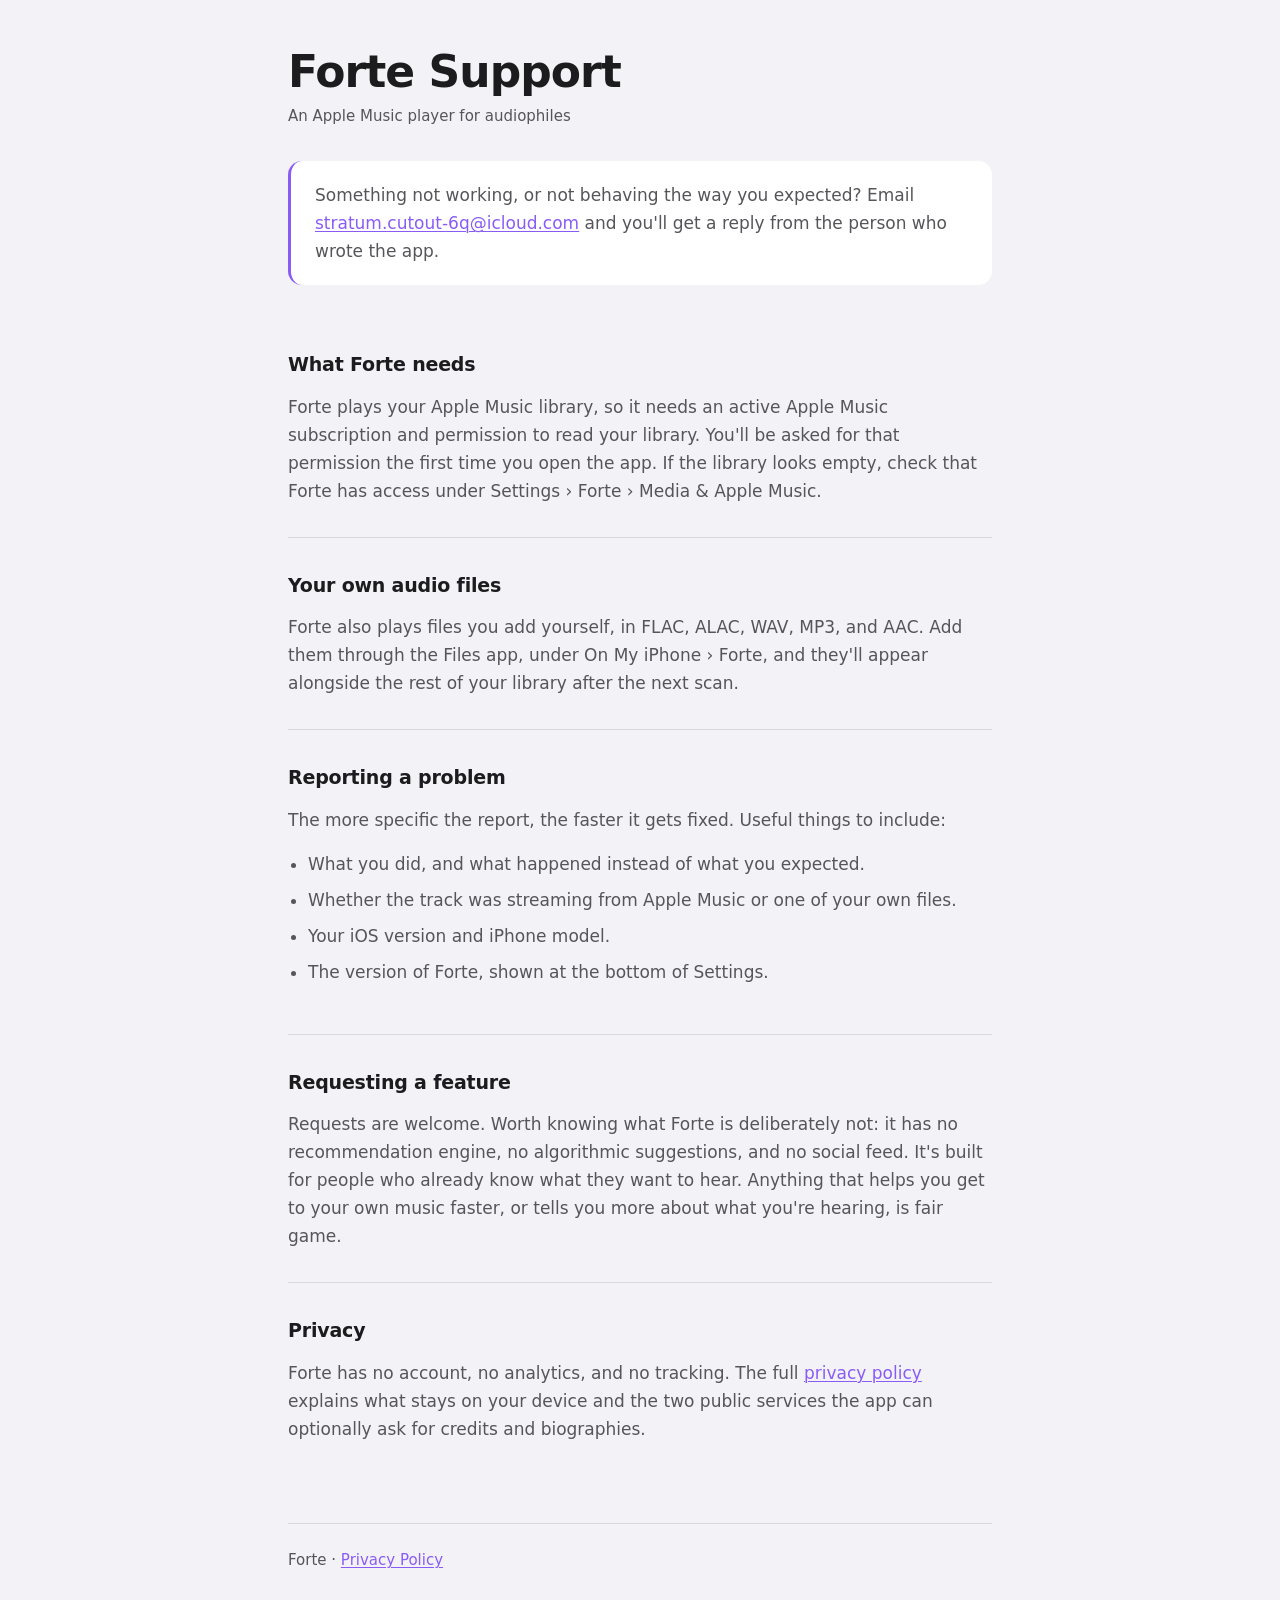
==== index.html @ f0b60fc8 "Add Forte support and privacy pages Co-Authored-By: Claude Opus 5 <noreply@anthropic.com> Claude-Ses" ====
<!DOCTYPE html>
<html lang="en">
<head>
<meta charset="utf-8">
<meta name="viewport" content="width=device-width, initial-scale=1">
<title>Forte — Support</title>
<meta name="description" content="Support for Forte, an Apple Music player for audiophiles.">
<style>
  :root {
    color-scheme: light dark;
    --bg: #f2f2f7;
    --card: #ffffff;
    --text: #1c1c1e;
    --muted: #56565a;
    --rule: #d8d8dd;
    --accent: #8a5cf6;
  }
  @media (prefers-color-scheme: dark) {
    :root {
      --bg: #000000;
      --card: #131315;
      --text: #f2f2f7;
      --muted: #a1a1a8;
      --rule: #2c2c30;
      --accent: #b79cff;
    }
  }
  * { box-sizing: border-box; }
  body {
    margin: 0;
    padding: 3rem 1.25rem 5rem;
    background: var(--bg);
    color: var(--text);
    font: 400 17px/1.65 -apple-system, BlinkMacSystemFont, "SF Pro Text", "Segoe UI", Roboto, system-ui, sans-serif;
    -webkit-font-smoothing: antialiased;
  }
  main { max-width: 44rem; margin: 0 auto; }
  header { margin-bottom: 3rem; }
  h1 {
    font-size: clamp(2rem, 6vw, 2.75rem);
    line-height: 1.1;
    letter-spacing: -0.022em;
    font-weight: 700;
    margin: 0 0 0.5rem;
  }
  .updated { color: var(--muted); font-size: 0.9375rem; margin: 0; }
  .lede {
    margin: 2rem 0 0;
    padding: 1.25rem 1.5rem;
    background: var(--card);
    border-radius: 14px;
    border-left: 3px solid var(--accent);
    font-size: 1.0625rem;
  }
  section { padding: 2rem 0; border-top: 1px solid var(--rule); }
  section:first-of-type { border-top: none; padding-top: 1rem; }
  h2 {
    font-size: 1.1875rem;
    letter-spacing: -0.01em;
    font-weight: 650;
    margin: 0 0 0.75rem;
  }
  p { margin: 0 0 1rem; color: var(--muted); }
  p:last-child { margin-bottom: 0; }
  ul { margin: 0 0 1rem; padding-left: 1.25rem; color: var(--muted); }
  li { margin-bottom: 0.5rem; }
  li:last-child { margin-bottom: 0; }
  a { color: var(--accent); text-decoration-thickness: 1px; text-underline-offset: 2px; }
  footer {
    margin-top: 3rem;
    padding-top: 1.5rem;
    border-top: 1px solid var(--rule);
    color: var(--muted);
    font-size: 0.9375rem;
  }
</style>
</head>
<body>
<main>
  <header>
    <h1>Forte Support</h1>
    <p class="updated">An Apple Music player for audiophiles</p>
    <p class="lede">
      Something not working, or not behaving the way you expected? Email
      <a href="mailto:stratum.cutout-6q@icloud.com">stratum.cutout-6q@icloud.com</a>
      and you'll get a reply from the person who wrote the app.
    </p>
  </header>

  <section>
    <h2>What Forte needs</h2>
    <p>
      Forte plays your Apple Music library, so it needs an active Apple Music subscription and
      permission to read your library. You'll be asked for that permission the first time you open
      the app. If the library looks empty, check that Forte has access under
      Settings › Forte › Media &amp; Apple Music.
    </p>
  </section>

  <section>
    <h2>Your own audio files</h2>
    <p>
      Forte also plays files you add yourself, in FLAC, ALAC, WAV, MP3, and AAC. Add them through
      the Files app, under On My iPhone › Forte, and they'll appear alongside the rest of your
      library after the next scan.
    </p>
  </section>

  <section>
    <h2>Reporting a problem</h2>
    <p>
      The more specific the report, the faster it gets fixed. Useful things to include:
    </p>
    <ul>
      <li>What you did, and what happened instead of what you expected.</li>
      <li>Whether the track was streaming from Apple Music or one of your own files.</li>
      <li>Your iOS version and iPhone model.</li>
      <li>The version of Forte, shown at the bottom of Settings.</li>
    </ul>
  </section>

  <section>
    <h2>Requesting a feature</h2>
    <p>
      Requests are welcome. Worth knowing what Forte is deliberately not: it has no recommendation
      engine, no algorithmic suggestions, and no social feed. It's built for people who already know
      what they want to hear. Anything that helps you get to your own music faster, or tells you
      more about what you're hearing, is fair game.
    </p>
  </section>

  <section>
    <h2>Privacy</h2>
    <p>
      Forte has no account, no analytics, and no tracking. The full
      <a href="privacy.html">privacy policy</a> explains what stays on your device and the two
      public services the app can optionally ask for credits and biographies.
    </p>
  </section>

  <footer>
    Forte · <a href="privacy.html">Privacy Policy</a>
  </footer>
</main>
</body>
</html>
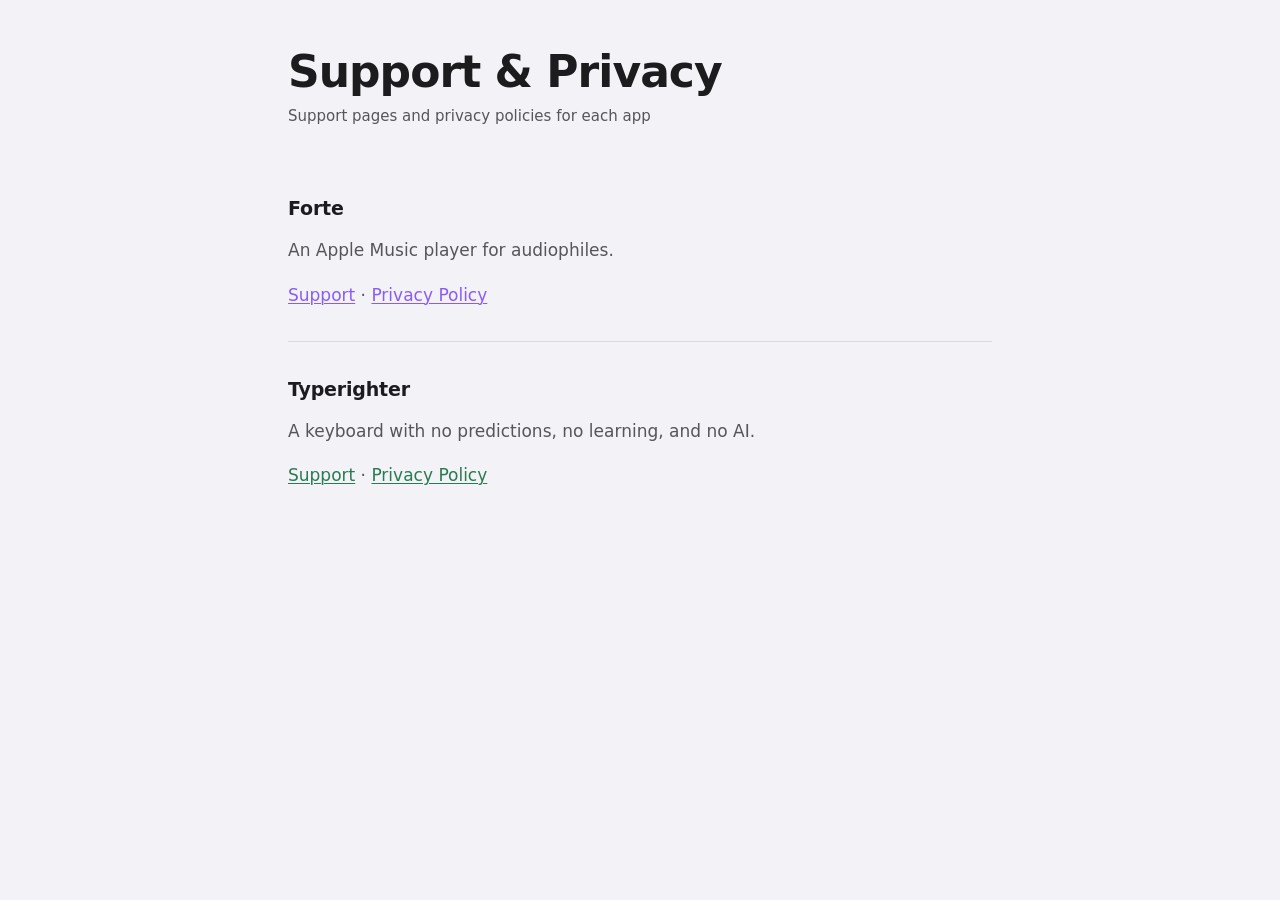
==== commit d0e9bf65: "Host support and privacy pages for every app Move Forte's pages into forte/, add Typerighter's, shar" ====
--- a/index.html
+++ b/index.html
@@ -3,144 +3,28 @@
 <head>
 <meta charset="utf-8">
 <meta name="viewport" content="width=device-width, initial-scale=1">
-<title>Forte — Support</title>
-<meta name="description" content="Support for Forte, an Apple Music player for audiophiles.">
-<style>
-  :root {
-    color-scheme: light dark;
-    --bg: #f2f2f7;
-    --card: #ffffff;
-    --text: #1c1c1e;
-    --muted: #56565a;
-    --rule: #d8d8dd;
-    --accent: #8a5cf6;
-  }
-  @media (prefers-color-scheme: dark) {
-    :root {
-      --bg: #000000;
-      --card: #131315;
-      --text: #f2f2f7;
-      --muted: #a1a1a8;
-      --rule: #2c2c30;
-      --accent: #b79cff;
-    }
-  }
-  * { box-sizing: border-box; }
-  body {
-    margin: 0;
-    padding: 3rem 1.25rem 5rem;
-    background: var(--bg);
-    color: var(--text);
-    font: 400 17px/1.65 -apple-system, BlinkMacSystemFont, "SF Pro Text", "Segoe UI", Roboto, system-ui, sans-serif;
-    -webkit-font-smoothing: antialiased;
-  }
-  main { max-width: 44rem; margin: 0 auto; }
-  header { margin-bottom: 3rem; }
-  h1 {
-    font-size: clamp(2rem, 6vw, 2.75rem);
-    line-height: 1.1;
-    letter-spacing: -0.022em;
-    font-weight: 700;
-    margin: 0 0 0.5rem;
-  }
-  .updated { color: var(--muted); font-size: 0.9375rem; margin: 0; }
-  .lede {
-    margin: 2rem 0 0;
-    padding: 1.25rem 1.5rem;
-    background: var(--card);
-    border-radius: 14px;
-    border-left: 3px solid var(--accent);
-    font-size: 1.0625rem;
-  }
-  section { padding: 2rem 0; border-top: 1px solid var(--rule); }
-  section:first-of-type { border-top: none; padding-top: 1rem; }
-  h2 {
-    font-size: 1.1875rem;
-    letter-spacing: -0.01em;
-    font-weight: 650;
-    margin: 0 0 0.75rem;
-  }
-  p { margin: 0 0 1rem; color: var(--muted); }
-  p:last-child { margin-bottom: 0; }
-  ul { margin: 0 0 1rem; padding-left: 1.25rem; color: var(--muted); }
-  li { margin-bottom: 0.5rem; }
-  li:last-child { margin-bottom: 0; }
-  a { color: var(--accent); text-decoration-thickness: 1px; text-underline-offset: 2px; }
-  footer {
-    margin-top: 3rem;
-    padding-top: 1.5rem;
-    border-top: 1px solid var(--rule);
-    color: var(--muted);
-    font-size: 0.9375rem;
-  }
-</style>
+<title>Apps — Support &amp; Privacy</title>
+<meta name="description" content="Support pages and privacy policies for each app.">
+<link rel="stylesheet" href="styles.css">
 </head>
 <body>
 <main>
   <header>
-    <h1>Forte Support</h1>
-    <p class="updated">An Apple Music player for audiophiles</p>
-    <p class="lede">
-      Something not working, or not behaving the way you expected? Email
-      <a href="mailto:stratum.cutout-6q@icloud.com">stratum.cutout-6q@icloud.com</a>
-      and you'll get a reply from the person who wrote the app.
-    </p>
+    <h1>Support &amp; Privacy</h1>
+    <p class="updated">Support pages and privacy policies for each app</p>
   </header>
 
-  <section>
-    <h2>What Forte needs</h2>
-    <p>
-      Forte plays your Apple Music library, so it needs an active Apple Music subscription and
-      permission to read your library. You'll be asked for that permission the first time you open
-      the app. If the library looks empty, check that Forte has access under
-      Settings › Forte › Media &amp; Apple Music.
-    </p>
+  <section class="forte">
+    <h2>Forte</h2>
+    <p>An Apple Music player for audiophiles.</p>
+    <p><a href="forte/">Support</a> · <a href="forte/privacy.html">Privacy Policy</a></p>
   </section>
 
-  <section>
-    <h2>Your own audio files</h2>
-    <p>
-      Forte also plays files you add yourself, in FLAC, ALAC, WAV, MP3, and AAC. Add them through
-      the Files app, under On My iPhone › Forte, and they'll appear alongside the rest of your
-      library after the next scan.
-    </p>
+  <section class="typerighter">
+    <h2>Typerighter</h2>
+    <p>A keyboard with no predictions, no learning, and no AI.</p>
+    <p><a href="typerighter/">Support</a> · <a href="typerighter/privacy.html">Privacy Policy</a></p>
   </section>
-
-  <section>
-    <h2>Reporting a problem</h2>
-    <p>
-      The more specific the report, the faster it gets fixed. Useful things to include:
-    </p>
-    <ul>
-      <li>What you did, and what happened instead of what you expected.</li>
-      <li>Whether the track was streaming from Apple Music or one of your own files.</li>
-      <li>Your iOS version and iPhone model.</li>
-      <li>The version of Forte, shown at the bottom of Settings.</li>
-    </ul>
-  </section>
-
-  <section>
-    <h2>Requesting a feature</h2>
-    <p>
-      Requests are welcome. Worth knowing what Forte is deliberately not: it has no recommendation
-      engine, no algorithmic suggestions, and no social feed. It's built for people who already know
-      what they want to hear. Anything that helps you get to your own music faster, or tells you
-      more about what you're hearing, is fair game.
-    </p>
-  </section>
-
-  <section>
-    <h2>Privacy</h2>
-    <p>
-      Forte has no account, no analytics, and no tracking. The full
-      <a href="privacy.html">privacy policy</a> explains what stays on your device and the two
-      public services the app can optionally ask for credits and biographies.
-    </p>
-  </section>
-
-  <footer>
-    Forte · <a href="privacy.html">Privacy Policy</a>
-  </footer>
 </main>
 </body>
 </html>
--- a/styles.css
+++ b/styles.css
@@ -0,0 +1,73 @@
+:root {
+  color-scheme: light dark;
+  --bg: #f2f2f7;
+  --card: #ffffff;
+  --text: #1c1c1e;
+  --muted: #56565a;
+  --rule: #d8d8dd;
+  --accent: #0a66d8;
+}
+@media (prefers-color-scheme: dark) {
+  :root {
+    --bg: #000000;
+    --card: #131315;
+    --text: #f2f2f7;
+    --muted: #a1a1a8;
+    --rule: #2c2c30;
+    --accent: #6aa8ff;
+  }
+}
+.forte { --accent: #8a5cf6; }
+.typerighter { --accent: #2a7a52; }
+@media (prefers-color-scheme: dark) {
+  .forte { --accent: #b79cff; }
+  .typerighter { --accent: #7fc49a; }
+}
+* { box-sizing: border-box; }
+body {
+  margin: 0;
+  padding: 3rem 1.25rem 5rem;
+  background: var(--bg);
+  color: var(--text);
+  font: 400 17px/1.65 -apple-system, BlinkMacSystemFont, "SF Pro Text", "Segoe UI", Roboto, system-ui, sans-serif;
+  -webkit-font-smoothing: antialiased;
+}
+main { max-width: 44rem; margin: 0 auto; }
+header { margin-bottom: 3rem; }
+h1 {
+  font-size: clamp(2rem, 6vw, 2.75rem);
+  line-height: 1.1;
+  letter-spacing: -0.022em;
+  font-weight: 700;
+  margin: 0 0 0.5rem;
+}
+.updated { color: var(--muted); font-size: 0.9375rem; margin: 0; }
+.lede {
+  margin: 2rem 0 0;
+  padding: 1.25rem 1.5rem;
+  background: var(--card);
+  border-radius: 14px;
+  border-left: 3px solid var(--accent);
+  font-size: 1.0625rem;
+}
+section { padding: 2rem 0; border-top: 1px solid var(--rule); }
+section:first-of-type { border-top: none; padding-top: 1rem; }
+h2 {
+  font-size: 1.1875rem;
+  letter-spacing: -0.01em;
+  font-weight: 650;
+  margin: 0 0 0.75rem;
+}
+p { margin: 0 0 1rem; color: var(--muted); }
+p:last-child { margin-bottom: 0; }
+ul, ol { margin: 0 0 1rem; padding-left: 1.25rem; color: var(--muted); }
+li { margin-bottom: 0.5rem; }
+li:last-child { margin-bottom: 0; }
+a { color: var(--accent); text-decoration-thickness: 1px; text-underline-offset: 2px; }
+footer {
+  margin-top: 3rem;
+  padding-top: 1.5rem;
+  border-top: 1px solid var(--rule);
+  color: var(--muted);
+  font-size: 0.9375rem;
+}
